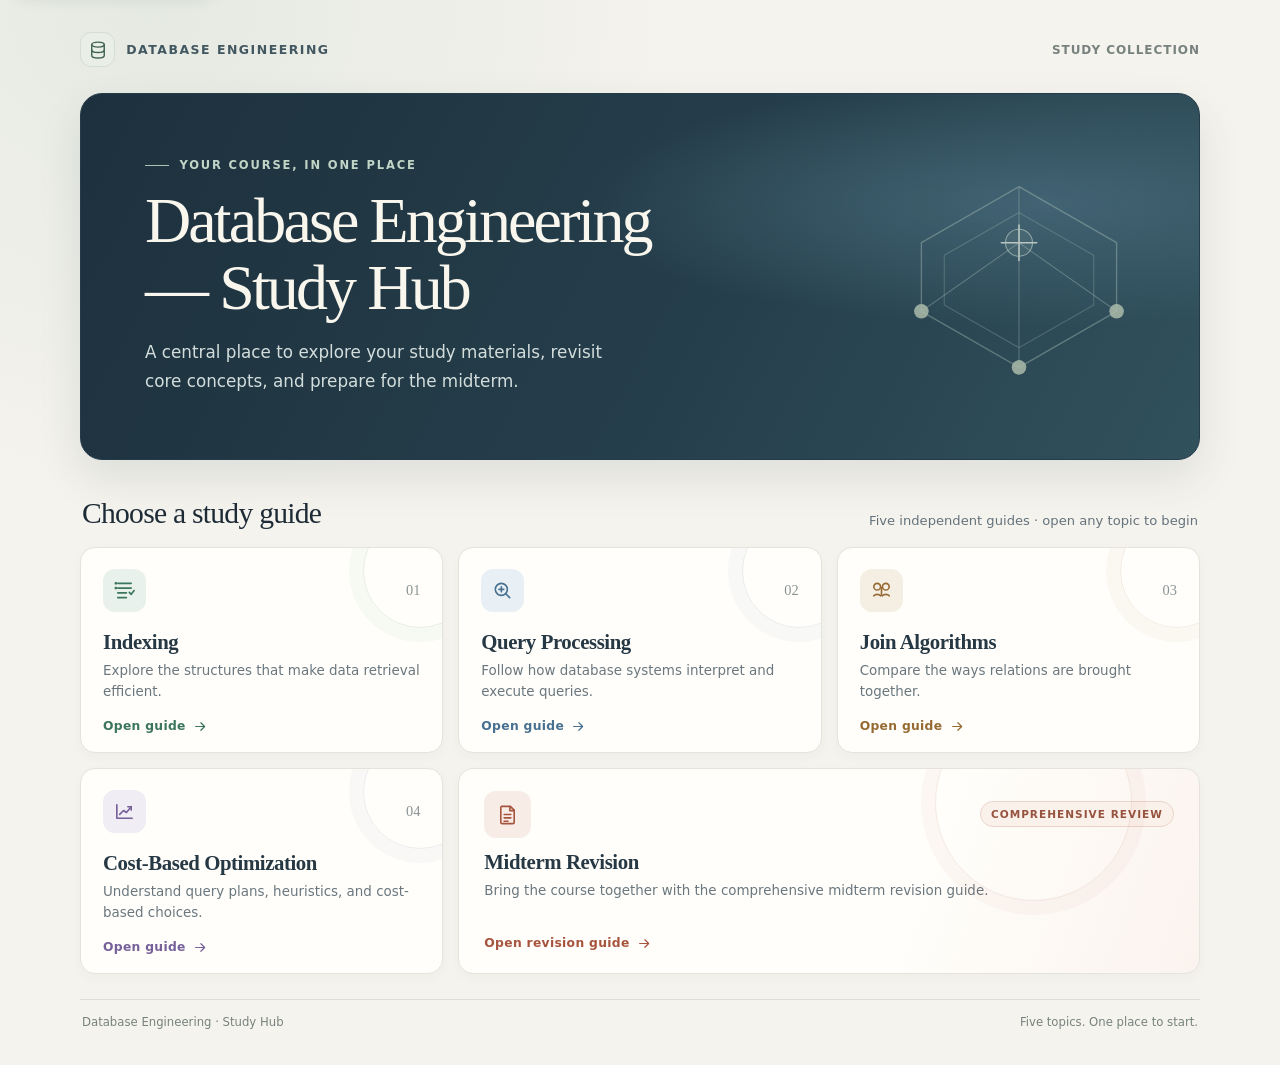
==== index.html @ baf54849 "Add files via upload" ====
<!doctype html>
<html lang="en">
<head>
  <meta charset="utf-8">
  <meta name="viewport" content="width=device-width, initial-scale=1">
  <meta name="theme-color" content="#f5f3ed">
  <meta name="description" content="A central hub for database engineering study guides, from indexing and query processing to midterm revision.">
  <title>Database Engineering — Study Hub</title>
  <style>
    :root {
      color-scheme: light;
      --ink: #1d2b37;
      --muted: #64727c;
      --paper: #f5f3ed;
      --white: #fffefa;
      --line: #e4e3dc;
      --blue: #315d79;
      --serif: Georgia, "Times New Roman", serif;
      --sans: Inter, ui-sans-serif, system-ui, -apple-system, BlinkMacSystemFont, "Segoe UI", sans-serif;
    }

    * { box-sizing: border-box; }

    html { min-width: 320px; scroll-behavior: smooth; }

    body {
      margin: 0;
      background:
        radial-gradient(ellipse at 12% 0%, rgba(216, 226, 218, .55), transparent 34rem),
        var(--paper);
      color: var(--ink);
      font-family: var(--sans);
      -webkit-font-smoothing: antialiased;
    }

    a { color: inherit; }

    .skip-link {
      position: fixed;
      z-index: 5;
      top: 1rem;
      left: 1rem;
      padding: .7rem 1rem;
      transform: translateY(-160%);
      border-radius: .5rem;
      background: var(--white);
      color: var(--ink);
      box-shadow: 0 4px 18px #172a3726;
    }

    .skip-link:focus { transform: translateY(0); }

    .page-shell {
      width: min(1120px, calc(100% - 48px));
      margin: 0 auto;
      padding: 32px 0 36px;
    }

    .masthead {
      display: flex;
      align-items: center;
      justify-content: space-between;
      gap: 1rem;
      margin-bottom: 26px;
    }

    .brand {
      display: inline-flex;
      align-items: center;
      gap: .7rem;
      color: #435761;
      font-size: .78rem;
      font-weight: 750;
      letter-spacing: .12em;
      text-decoration: none;
      text-transform: uppercase;
    }

    .brand-mark {
      display: grid;
      width: 35px;
      height: 35px;
      place-items: center;
      border: 1px solid #d6ddd6;
      border-radius: 11px;
      background: #e9eee7;
      color: #406452;
    }

    .brand-mark svg { width: 20px; height: 20px; }

    .edition {
      color: #77827f;
      font-size: .75rem;
      font-weight: 650;
      letter-spacing: .08em;
      text-transform: uppercase;
    }

    .hero {
      position: relative;
      display: flex;
      min-height: 265px;
      align-items: center;
      justify-content: space-between;
      overflow: hidden;
      padding: clamp(30px, 6vw, 64px);
      border: 1px solid #243b49;
      border-radius: 22px;
      background:
        radial-gradient(ellipse at 86% 30%, #436474 0, transparent 34%),
        linear-gradient(118deg, #1d303d 0%, #263f4c 58%, #31515d 100%);
      color: #f8f6ed;
      box-shadow: 0 18px 44px #263e4d1c;
    }

    .hero-copy { position: relative; z-index: 1; max-width: 650px; }

    .eyebrow {
      display: flex;
      align-items: center;
      gap: .65rem;
      margin: 0 0 16px;
      color: #c1d5c7;
      font-size: .72rem;
      font-weight: 750;
      letter-spacing: .16em;
      text-transform: uppercase;
    }

    .eyebrow::before {
      width: 24px;
      height: 1px;
      background: #aac3b2;
      content: "";
    }

    h1 {
      max-width: 620px;
      margin: 0;
      font-family: var(--serif);
      font-size: clamp(2.35rem, 5vw, 4.2rem);
      font-weight: 500;
      letter-spacing: -.045em;
      line-height: 1.04;
    }

    .hero-subtitle {
      max-width: 490px;
      margin: 17px 0 0;
      color: #d3dedc;
      font-size: clamp(.95rem, 1.7vw, 1.05rem);
      line-height: 1.7;
    }

    .hero-art {
      position: absolute;
      right: 4%;
      width: min(31%, 270px);
      height: auto;
      opacity: .76;
    }

    .section-heading {
      display: flex;
      align-items: end;
      justify-content: space-between;
      gap: 1rem;
      margin: 37px 2px 17px;
    }

    .section-heading h2 {
      margin: 0;
      font-family: var(--serif);
      font-size: clamp(1.45rem, 3vw, 1.85rem);
      font-weight: 500;
      letter-spacing: -.025em;
    }

    .section-heading p {
      margin: 0 0 2px;
      color: var(--muted);
      font-size: .82rem;
    }

    .guide-grid {
      display: grid;
      grid-template-columns: repeat(6, minmax(0, 1fr));
      gap: 15px;
    }

    .guide-card {
      --accent: #315d79;
      --tint: #e8f0f3;
      position: relative;
      display: flex;
      min-height: 193px;
      grid-column: span 2;
      flex-direction: column;
      align-items: flex-start;
      padding: 21px 22px 18px;
      overflow: hidden;
      border: 1px solid var(--line);
      border-radius: 15px;
      background: var(--white);
      text-decoration: none;
      box-shadow: 0 4px 12px #25374108;
      transition: transform 180ms ease, box-shadow 180ms ease, border-color 180ms ease;
    }

    .guide-card:hover {
      transform: translateY(-4px);
      border-color: color-mix(in srgb, var(--accent) 32%, var(--line));
      box-shadow: 0 13px 28px #25374115;
    }

    .guide-card:focus-visible {
      outline: 3px solid var(--accent);
      outline-offset: 4px;
    }

    .guide-card::after {
      position: absolute;
      top: -34px;
      right: -35px;
      width: 112px;
      height: 112px;
      border: 1px solid color-mix(in srgb, var(--accent) 12%, transparent);
      border-radius: 50%;
      box-shadow: 0 0 0 14px color-mix(in srgb, var(--accent) 4%, transparent);
      content: "";
      pointer-events: none;
    }

    .indexing { --accent: #3b755d; --tint: #e8f1eb; }
    .query { --accent: #477091; --tint: #e9f0f5; }
    .joins { --accent: #966a32; --tint: #f5efe3; }
    .optimization { --accent: #76609a; --tint: #f0edf5; }
    .revision { --accent: #a7543e; --tint: #f7ece6; }

    .card-top {
      display: flex;
      width: 100%;
      align-items: center;
      justify-content: space-between;
      margin-bottom: 18px;
    }

    .icon-box {
      display: grid;
      width: 43px;
      height: 43px;
      place-items: center;
      border-radius: 12px;
      background: var(--tint);
      color: var(--accent);
    }

    .icon-box svg { width: 23px; height: 23px; }

    .card-index {
      color: #8a9394;
      font-family: var(--serif);
      font-size: .9rem;
      font-variant-numeric: tabular-nums;
    }

    .guide-card h3 {
      margin: 0;
      color: #263844;
      font-family: var(--serif);
      font-size: 1.3rem;
      font-weight: 600;
      letter-spacing: -.02em;
    }

    .guide-card p {
      margin: 7px 0 16px;
      color: #6a777e;
      font-size: .84rem;
      line-height: 1.55;
    }

    .card-action {
      display: inline-flex;
      align-items: center;
      gap: .45rem;
      margin-top: auto;
      color: var(--accent);
      font-size: .77rem;
      font-weight: 750;
      letter-spacing: .025em;
    }

    .card-action svg {
      width: 15px;
      height: 15px;
      transition: transform 180ms ease;
    }

    .guide-card:hover .card-action svg { transform: translateX(3px); }

    .revision {
      grid-column: span 4;
      min-height: 181px;
      justify-content: center;
      padding: 22px 25px;
      background: linear-gradient(110deg, #fffefa 0%, #fffefa 62%, #fbf3ee 100%);
    }

    .revision .card-top { margin-bottom: 12px; }
    .revision::after { top: -65px; right: 9%; width: 195px; height: 195px; }
    .revision .icon-box { width: 47px; height: 47px; }
    .revision p { max-width: 510px; }

    .revision-label {
      padding: .38rem .63rem;
      border: 1px solid #ead4ca;
      border-radius: 99px;
      background: #fbf1eb;
      color: #96533f;
      font-size: .66rem;
      font-weight: 800;
      letter-spacing: .095em;
      text-transform: uppercase;
    }

    footer {
      display: flex;
      justify-content: space-between;
      gap: 1rem;
      margin-top: 25px;
      padding: 15px 2px 0;
      border-top: 1px solid #deded7;
      color: #77827f;
      font-size: .73rem;
    }

    @media (max-width: 760px) {
      .page-shell { width: min(100% - 36px, 620px); padding-top: 22px; }
      .hero { min-height: 245px; }
      .hero-art { right: -4%; width: 38%; opacity: .35; }
      .guide-grid { grid-template-columns: repeat(2, minmax(0, 1fr)); gap: 12px; }
      .guide-card { grid-column: span 1; }
      .revision { grid-column: span 2; }
      .section-heading { align-items: start; flex-direction: column; gap: 5px; }
    }

    @media (max-width: 480px) {
      .page-shell { width: calc(100% - 28px); padding-top: 16px; }
      .masthead { margin-bottom: 17px; }
      .edition { font-size: .65rem; }
      .hero { min-height: 256px; padding: 28px 23px; border-radius: 17px; }
      .hero-art { right: -12%; width: 48%; opacity: .22; }
      .hero-subtitle { max-width: 330px; }
      .section-heading { margin-top: 29px; }
      .guide-grid { grid-template-columns: 1fr; gap: 10px; }
      .guide-card, .revision { grid-column: span 1; min-height: 174px; padding: 18px; }
      .revision { min-height: 190px; }
      footer { flex-direction: column; gap: 5px; }
    }

    @media (prefers-reduced-motion: reduce) {
      *, *::before, *::after {
        scroll-behavior: auto !important;
        transition-duration: .01ms !important;
      }
    }
  </style>
</head>
<body>
  <a class="skip-link" href="#study-guides">Skip to study guides</a>
  <div class="page-shell">
    <header class="masthead">
      <a class="brand" href="index.html" aria-label="Database Engineering Study Hub home">
        <span class="brand-mark" aria-hidden="true">
          <svg viewBox="0 0 24 24" fill="none" stroke="currentColor" stroke-width="1.7" stroke-linecap="round" stroke-linejoin="round">
            <ellipse cx="12" cy="5.5" rx="7.5" ry="3"></ellipse>
            <path d="M4.5 5.5v13c0 1.7 3.4 3 7.5 3s7.5-1.3 7.5-3v-13"></path>
            <path d="M4.5 12c0 1.7 3.4 3 7.5 3s7.5-1.3 7.5-3"></path>
          </svg>
        </span>
        Database Engineering
      </a>
      <span class="edition">Study collection</span>
    </header>

    <main>
      <section class="hero" aria-labelledby="page-title">
        <div class="hero-copy">
          <p class="eyebrow">Your course, in one place</p>
          <h1 id="page-title">Database Engineering<br>— Study Hub</h1>
          <p class="hero-subtitle">A central place to explore your study materials, revisit core concepts, and prepare for the midterm.</p>
        </div>
        <svg class="hero-art" viewBox="0 0 260 210" fill="none" aria-hidden="true">
          <path d="M130 18 224 72v66l-94 54-94-54V72l94-54Z" stroke="#bfd3c5" stroke-opacity=".48" stroke-width="1.3"/>
          <path d="m130 43 72 41v48l-72 41-72-41V84l72-41Z" stroke="#bfd3c5" stroke-opacity=".34"/>
          <path d="M130 18v54m0 0 94 66m-94-66L36 138m94-66v120" stroke="#bfd3c5" stroke-opacity=".42"/>
          <circle cx="130" cy="72" r="13" fill="#bfd3c5" fill-opacity=".12" stroke="#d4e4d6" stroke-opacity=".72"/>
          <circle cx="36" cy="138" r="7" fill="#d3dfc5" fill-opacity=".85"/>
          <circle cx="224" cy="138" r="7" fill="#d3dfc5" fill-opacity=".85"/>
          <circle cx="130" cy="192" r="7" fill="#d3dfc5" fill-opacity=".85"/>
          <path d="M113 72h34M130 55v34" stroke="#e0e9dd" stroke-width="1.5" stroke-linecap="round"/>
        </svg>
      </section>

      <section id="study-guides" aria-labelledby="guides-title">
        <div class="section-heading">
          <h2 id="guides-title">Choose a study guide</h2>
          <p>Five independent guides · open any topic to begin</p>
        </div>

        <nav class="guide-grid" aria-label="Study guides">
          <a class="guide-card indexing" href="Database_Indexing_Study_Guide.html">
            <span class="card-top">
              <span class="icon-box" aria-hidden="true">
                <svg viewBox="0 0 24 24" fill="none" stroke="currentColor" stroke-width="1.7" stroke-linecap="round" stroke-linejoin="round">
                  <path d="M5 4.5h14M5 9.5h14M5 14.5h9M5 19.5h9"></path>
                  <path d="m17 14 2 2 3-4"></path>
                  <circle cx="3" cy="4.5" r=".6" fill="currentColor"></circle>
                  <circle cx="3" cy="9.5" r=".6" fill="currentColor"></circle>
                </svg>
              </span>
              <span class="card-index">01</span>
            </span>
            <h3>Indexing</h3>
            <p>Explore the structures that make data retrieval efficient.</p>
            <span class="card-action">Open guide
              <svg viewBox="0 0 20 20" fill="none" aria-hidden="true"><path d="M3.5 10h12m-5-5 5 5-5 5" stroke="currentColor" stroke-width="1.6" stroke-linecap="round" stroke-linejoin="round"/></svg>
            </span>
          </a>

          <a class="guide-card query" href="Query_Processing_Study_Guide.html">
            <span class="card-top">
              <span class="icon-box" aria-hidden="true">
                <svg viewBox="0 0 24 24" fill="none" stroke="currentColor" stroke-width="1.7" stroke-linecap="round" stroke-linejoin="round">
                  <circle cx="10.8" cy="10.8" r="6.3"></circle>
                  <path d="m15.4 15.4 4.1 4.1M8.2 10.8h5.2m-2.6-2.6v5.2"></path>
                </svg>
              </span>
              <span class="card-index">02</span>
            </span>
            <h3>Query Processing</h3>
            <p>Follow how database systems interpret and execute queries.</p>
            <span class="card-action">Open guide
              <svg viewBox="0 0 20 20" fill="none" aria-hidden="true"><path d="M3.5 10h12m-5-5 5 5-5 5" stroke="currentColor" stroke-width="1.6" stroke-linecap="round" stroke-linejoin="round"/></svg>
            </span>
          </a>

          <a class="guide-card joins" href="QP_Join_Algorithms_Study_Guide.html">
            <span class="card-top">
              <span class="icon-box" aria-hidden="true">
                <svg viewBox="0 0 24 24" fill="none" stroke="currentColor" stroke-width="1.7" stroke-linecap="round" stroke-linejoin="round">
                  <circle cx="7.5" cy="8" r="3.5"></circle>
                  <circle cx="16.5" cy="8" r="3.5"></circle>
                  <path d="M4 17.5c1.7-2 5.3-2 7 0m2 0c1.7-2 5.3-2 7 0M12 9v8"></path>
                </svg>
              </span>
              <span class="card-index">03</span>
            </span>
            <h3>Join Algorithms</h3>
            <p>Compare the ways relations are brought together.</p>
            <span class="card-action">Open guide
              <svg viewBox="0 0 20 20" fill="none" aria-hidden="true"><path d="M3.5 10h12m-5-5 5 5-5 5" stroke="currentColor" stroke-width="1.6" stroke-linecap="round" stroke-linejoin="round"/></svg>
            </span>
          </a>

          <a class="guide-card optimization" href="QP_Heuristics_and_Cost_Based_Study_Guide.html">
            <span class="card-top">
              <span class="icon-box" aria-hidden="true">
                <svg viewBox="0 0 24 24" fill="none" stroke="currentColor" stroke-width="1.7" stroke-linecap="round" stroke-linejoin="round">
                  <path d="M4 19V5m0 14h16M7 15l4-4 3 2 5-6"></path>
                  <path d="M15.5 7H19v3.5"></path>
                </svg>
              </span>
              <span class="card-index">04</span>
            </span>
            <h3>Cost-Based Optimization</h3>
            <p>Understand query plans, heuristics, and cost-based choices.</p>
            <span class="card-action">Open guide
              <svg viewBox="0 0 20 20" fill="none" aria-hidden="true"><path d="M3.5 10h12m-5-5 5 5-5 5" stroke="currentColor" stroke-width="1.6" stroke-linecap="round" stroke-linejoin="round"/></svg>
            </span>
          </a>

          <a class="guide-card revision" href="Final_Midterm_Revision.html">
            <span class="card-top">
              <span class="icon-box" aria-hidden="true">
                <svg viewBox="0 0 24 24" fill="none" stroke="currentColor" stroke-width="1.7" stroke-linecap="round" stroke-linejoin="round">
                  <path d="M6 3.5h9l4 4V20a1.5 1.5 0 0 1-1.5 1.5h-11A1.5 1.5 0 0 1 5 20V5a1.5 1.5 0 0 1 1-1.5Z"></path>
                  <path d="M14.5 3.8V8H19M8.5 12h7m-7 3.5h7m-7 3.5h4"></path>
                </svg>
              </span>
              <span class="revision-label">Comprehensive review</span>
            </span>
            <h3>Midterm Revision</h3>
            <p>Bring the course together with the comprehensive midterm revision guide.</p>
            <span class="card-action">Open revision guide
              <svg viewBox="0 0 20 20" fill="none" aria-hidden="true"><path d="M3.5 10h12m-5-5 5 5-5 5" stroke="currentColor" stroke-width="1.6" stroke-linecap="round" stroke-linejoin="round"/></svg>
            </span>
          </a>
        </nav>
      </section>
    </main>

    <footer>
      <span>Database Engineering · Study Hub</span>
      <span>Five topics. One place to start.</span>
    </footer>
  </div>
</body>
</html>
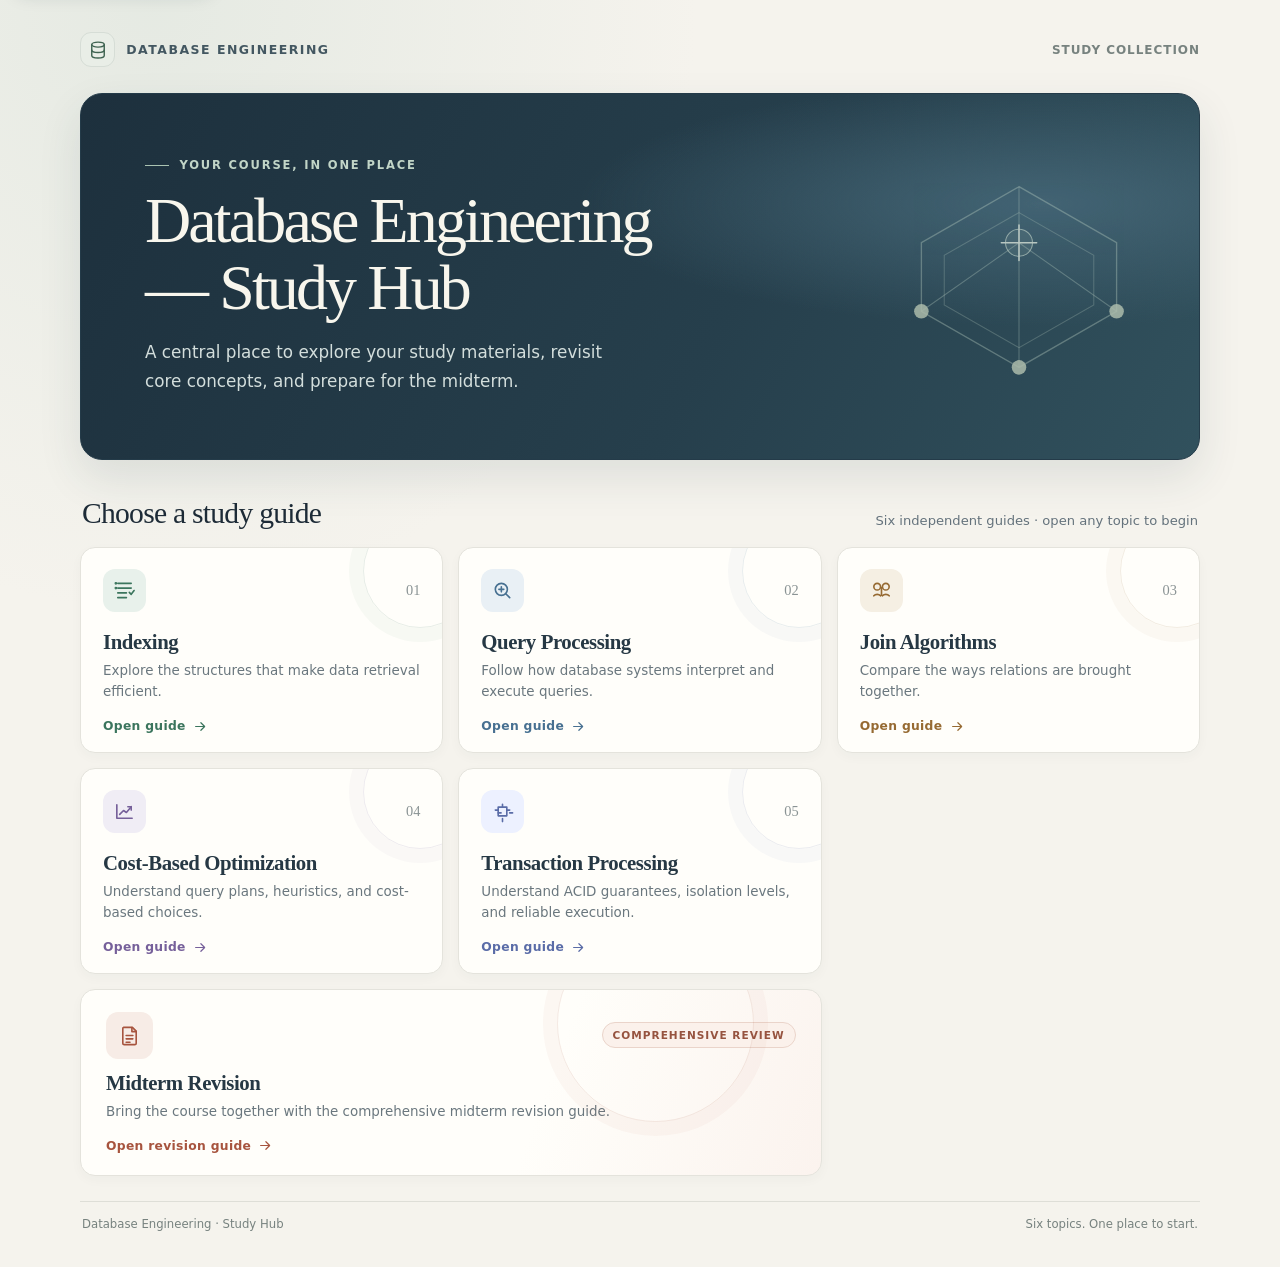
==== commit 81d39634: "Update fmt.Println message from 'Hello' to 'Goodbye'" ====
--- a/index.html
+++ b/index.html
@@ -5,7 +5,7 @@
   <meta name="viewport" content="width=device-width, initial-scale=1">
   <meta name="theme-color" content="#f5f3ed">
   <meta name="description" content="A central hub for database engineering study guides, from indexing and query processing to midterm revision.">
-  <title>Database Engineering — Study Hub</title>
+  <title>Database Management System — Study Hub</title>
   <style>
     :root {
       color-scheme: light;
@@ -236,6 +236,7 @@
     .query { --accent: #477091; --tint: #e9f0f5; }
     .joins { --accent: #966a32; --tint: #f5efe3; }
     .optimization { --accent: #76609a; --tint: #f0edf5; }
+    .transactions { --accent: #5a6ca7; --tint: #edf1ff; }
     .revision { --accent: #a7543e; --tint: #f7ece6; }
 
     .card-top {
@@ -407,7 +408,7 @@
       <section id="study-guides" aria-labelledby="guides-title">
         <div class="section-heading">
           <h2 id="guides-title">Choose a study guide</h2>
-          <p>Five independent guides · open any topic to begin</p>
+          <p>Six independent guides · open any topic to begin</p>
         </div>
 
         <nav class="guide-grid" aria-label="Study guides">
@@ -482,6 +483,24 @@
             </span>
           </a>
 
+          <a class="guide-card transactions" href="Transaction_Processing_Study_Guide.html">
+            <span class="card-top">
+              <span class="icon-box" aria-hidden="true">
+                <svg viewBox="0 0 24 24" fill="none" stroke="currentColor" stroke-width="1.7" stroke-linecap="round" stroke-linejoin="round">
+                  <path d="M7.5 7.5h9v9h-9z"></path>
+                  <path d="M4.5 10.5h3m9 0h3m-12 3h3m9 0h3"></path>
+                  <path d="M12 4.5v3m0 12v3"></path>
+                </svg>
+              </span>
+              <span class="card-index">05</span>
+            </span>
+            <h3>Transaction Processing</h3>
+            <p>Understand ACID guarantees, isolation levels, and reliable execution.</p>
+            <span class="card-action">Open guide
+              <svg viewBox="0 0 20 20" fill="none" aria-hidden="true"><path d="M3.5 10h12m-5-5 5 5-5 5" stroke="currentColor" stroke-width="1.6" stroke-linecap="round" stroke-linejoin="round"/></svg>
+            </span>
+          </a>
+
           <a class="guide-card revision" href="Final_Midterm_Revision.html">
             <span class="card-top">
               <span class="icon-box" aria-hidden="true">
@@ -504,7 +523,7 @@
 
     <footer>
       <span>Database Engineering · Study Hub</span>
-      <span>Five topics. One place to start.</span>
+      <span>Six topics. One place to start.</span>
     </footer>
   </div>
 </body>
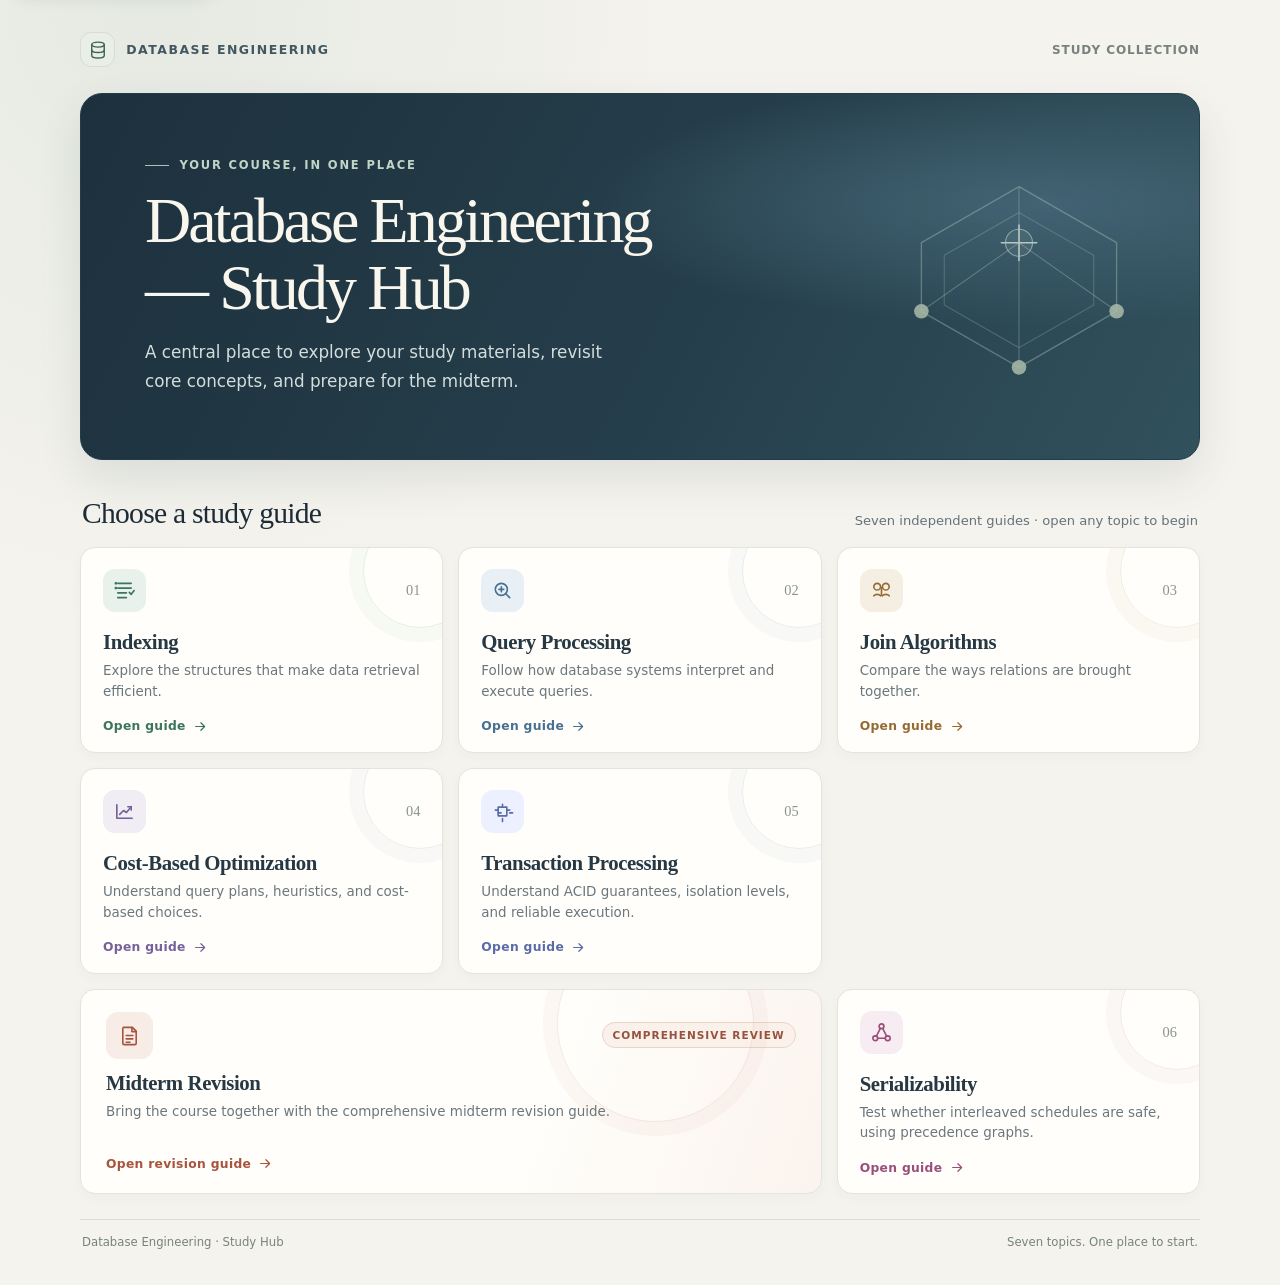
==== commit 375fd414: "Add Week 08 serializability study guide and dashboard card New page Transaction_Processing_3_Study_G" ====
--- a/index.html
+++ b/index.html
@@ -238,6 +238,7 @@
     .optimization { --accent: #76609a; --tint: #f0edf5; }
     .transactions { --accent: #5a6ca7; --tint: #edf1ff; }
     .revision { --accent: #a7543e; --tint: #f7ece6; }
+    .serializability { --accent: #9a4f7b; --tint: #f6ecf2; }
 
     .card-top {
       display: flex;
@@ -408,7 +409,7 @@
       <section id="study-guides" aria-labelledby="guides-title">
         <div class="section-heading">
           <h2 id="guides-title">Choose a study guide</h2>
-          <p>Six independent guides · open any topic to begin</p>
+          <p>Seven independent guides · open any topic to begin</p>
         </div>
 
         <nav class="guide-grid" aria-label="Study guides">
@@ -501,7 +502,7 @@
             </span>
           </a>
 
-          <a class="guide-card revision" href="Final_Midterm_Revision.html">
+          <a class="guide-card revision" href="Midterm_Revision_Exam_Night.html">
             <span class="card-top">
               <span class="icon-box" aria-hidden="true">
                 <svg viewBox="0 0 24 24" fill="none" stroke="currentColor" stroke-width="1.7" stroke-linecap="round" stroke-linejoin="round">
@@ -517,13 +518,32 @@
               <svg viewBox="0 0 20 20" fill="none" aria-hidden="true"><path d="M3.5 10h12m-5-5 5 5-5 5" stroke="currentColor" stroke-width="1.6" stroke-linecap="round" stroke-linejoin="round"/></svg>
             </span>
           </a>
+
+          <a class="guide-card serializability" href="Transaction_Processing_3_Study_Guide.html">
+            <span class="card-top">
+              <span class="icon-box" aria-hidden="true">
+                <svg viewBox="0 0 24 24" fill="none" stroke="currentColor" stroke-width="1.7" stroke-linecap="round" stroke-linejoin="round">
+                  <circle cx="12" cy="5.5" r="2.5"></circle>
+                  <circle cx="5.5" cy="18" r="2.5"></circle>
+                  <circle cx="18.5" cy="18" r="2.5"></circle>
+                  <path d="M10.8 7.7 6.7 15.8m6.5-8.1 4.1 8.1M8 18h8"></path>
+                </svg>
+              </span>
+              <span class="card-index">06</span>
+            </span>
+            <h3>Serializability</h3>
+            <p>Test whether interleaved schedules are safe, using precedence graphs.</p>
+            <span class="card-action">Open guide
+              <svg viewBox="0 0 20 20" fill="none" aria-hidden="true"><path d="M3.5 10h12m-5-5 5 5-5 5" stroke="currentColor" stroke-width="1.6" stroke-linecap="round" stroke-linejoin="round"/></svg>
+            </span>
+          </a>
         </nav>
       </section>
     </main>
 
     <footer>
       <span>Database Engineering · Study Hub</span>
-      <span>Six topics. One place to start.</span>
+      <span>Seven topics. One place to start.</span>
     </footer>
   </div>
 </body>
